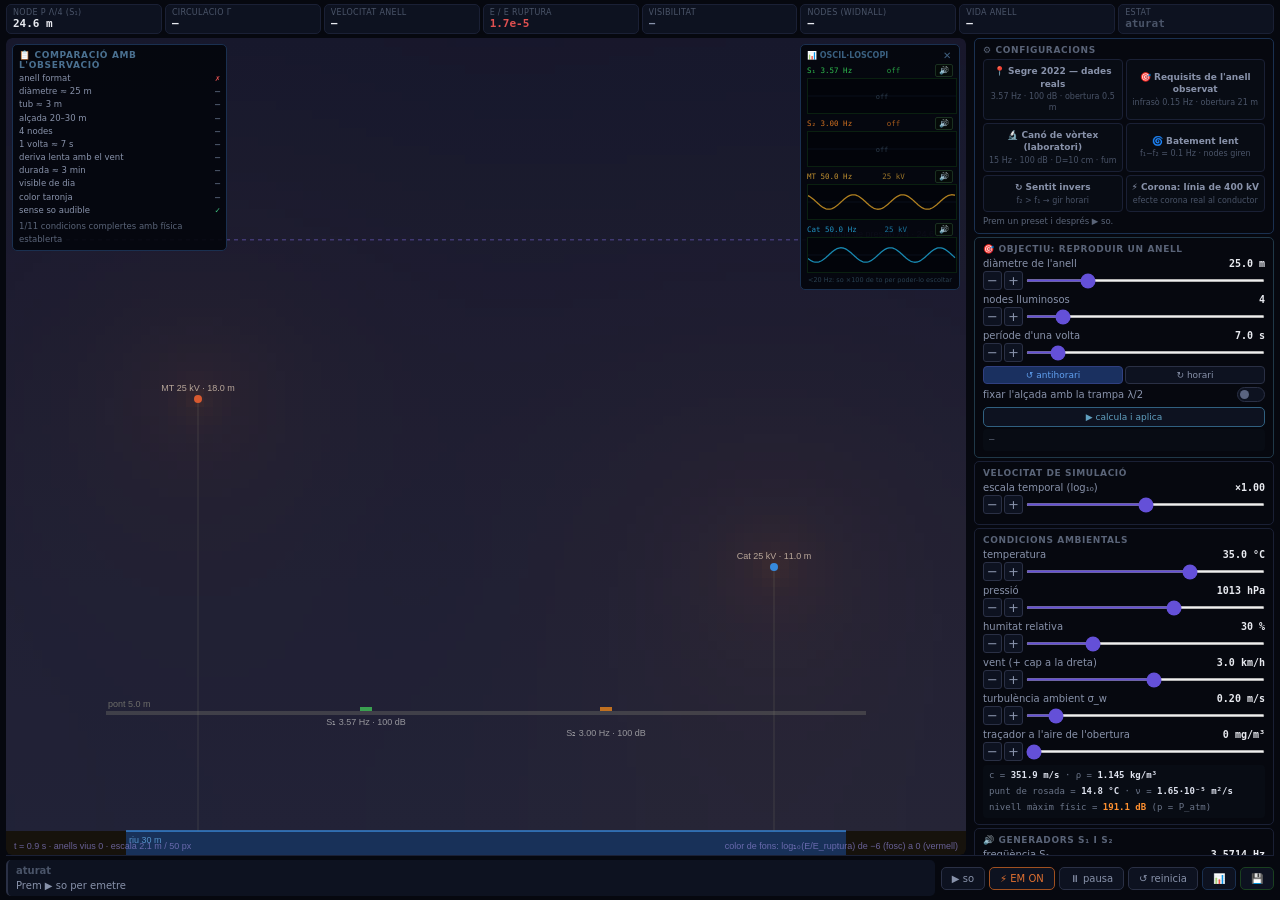
==== simulation/v041/index.html @ 9f822266 "Simulador V041 amb física establerta i correcció d'errors de la V040_59 V041 (simulation/v041/): - N" ====
<!DOCTYPE html>
<html lang="ca">
<head>
<meta charset="UTF-8">
<meta name="viewport" content="width=device-width, initial-scale=1">
<title>Laboratori Toroide V041</title>
<meta name="description" content="Simulador amb física establerta d'un anell de vòrtex generat per so sobre el riu Segre, amb el camp elèctric real de les línies de 25 kV.">
<link rel="stylesheet" href="estil.css">
</head>
<body>

<div class="hdr">
  <div class="hc"><div class="hc-l">node p λ/4 (S₁)</div><div class="hc-v" id="hv-hn">—</div></div>
  <div class="hc"><div class="hc-l">circulació Γ</div><div class="hc-v" id="hv-gam">—</div></div>
  <div class="hc"><div class="hc-l">velocitat anell</div><div class="hc-v" id="hv-u">—</div></div>
  <div class="hc"><div class="hc-l">E / E ruptura</div><div class="hc-v" id="hv-x">—</div></div>
  <div class="hc"><div class="hc-l">visibilitat</div><div class="hc-v" id="hv-vis">—</div></div>
  <div class="hc"><div class="hc-l">nodes (Widnall)</div><div class="hc-v" id="hv-n">—</div></div>
  <div class="hc"><div class="hc-l">vida anell</div><div class="hc-v" id="hv-vida">—</div></div>
  <div class="hc"><div class="hc-l">estat</div><div class="hc-v" id="hv-es">aturat</div></div>
</div>

<div class="mid">
  <div class="cvw">
    <canvas id="cv"></canvas>

    <!-- Comparació amb l'observació del 18-09-2022 -->
    <div class="ov" id="cmp-panel">
      <div class="sec-t" style="color:#4a7090;margin-bottom:2px">📋 comparació amb l'observació</div>
      <div id="cmp-rows"></div>
      <div class="nota" id="cmp-score"></div>
    </div>

    <!-- Oscil·loscopi -->
    <div class="ov" id="osc-panel">
      <div style="display:flex;justify-content:space-between;align-items:center;margin-bottom:3px">
        <span style="font-size:8px;color:#3a6080;font-weight:700">📊 OSCIL·LOSCOPI</span>
        <button class="x" data-act="osc" title="Tanca">✕</button>
      </div>
      <div id="osc-rows"></div>
      <div style="font-size:6.5px;color:#2a4050;text-align:center">&lt;20 Hz: so ×100 de to per poder-lo escoltar</div>
    </div>
  </div>

  <div class="pnl" id="pnl"></div>
</div>

<div class="bot">
  <div class="ph"><span class="pn" id="ph-n" style="color:#4a5468">aturat</span><span id="ph-d">Tria un preset o ajusta els paràmetres i prem ▶ so</span></div>
  <div class="bts">
    <button class="bn" id="b-go" data-act="so">▶ so</button>
    <button class="bn" id="b-em" data-act="em" style="border-color:#a05020;color:#e07030">⚡ EM ON</button>
    <button class="bn pa" id="b-pa" data-act="pausa">⏸ pausa</button>
    <button class="bn" data-act="reinicia">↺ reinicia</button>
    <button class="bn" data-act="osc" style="border-color:#1a3050;color:#3a6080" title="Oscil·loscopi">📊</button>
    <button class="bn" data-act="desa" style="border-color:#1a4020;color:#40a060" title="Configuracions">💾</button>
  </div>
</div>

<div id="savecfg-panel">
  <div style="font-size:10px;color:#6090b0;margin-bottom:8px;font-weight:700">💾 CONFIGURACIONS DESADES</div>
  <select id="cfg-list"></select>
  <div class="bts">
    <button class="bn" data-act="cfg-desa">💾 Desa</button>
    <button class="bn" data-act="cfg-carrega">📂 Carrega</button>
    <button class="bn" data-act="cfg-elimina">🗑 Elimina</button>
    <button class="bn" data-act="desa">✕ Tanca</button>
  </div>
</div>

<script src="fisica.js"></script>
<script src="ui.js"></script>
</body>
</html>
---- simulation/v041/estil.css ----
*{box-sizing:border-box;margin:0;padding:0}
:root{--bg:#06080f;--pn:#0d1220;--bd:#1a2035;--bd2:#2a3045;--tx:#e8eaf0;--mu:#8892aa;--dim:#4a5468;--ok:#40c080;--wa:#e0a030;--ko:#e05050;--ac:#6450d8;--bl:#60a0f0;--or:#ff9030}
html,body{height:100%}
body{font-family:"Segoe UI",system-ui,sans-serif;font-size:12px;color:var(--tx);background:var(--bg);display:flex;flex-direction:column;height:100vh;overflow:hidden;padding:0 6px}
.hdr{display:grid;grid-template-columns:repeat(8,1fr);gap:3px;padding:4px 0;flex-shrink:0}
.hc{background:var(--pn);border-radius:5px;padding:3px 6px;border:.5px solid var(--bd);min-width:0}
.hc-l{font-size:8px;color:var(--dim);text-transform:uppercase;letter-spacing:.04em;white-space:nowrap;overflow:hidden;text-overflow:ellipsis}
.hc-v{font-size:11px;font-weight:700;font-family:monospace;white-space:nowrap;overflow:hidden;text-overflow:ellipsis}
.mid{display:flex;gap:8px;flex:1;min-height:0}
.cvw{flex:1;min-height:0;min-width:0;position:relative;overflow:hidden;border-radius:6px}
canvas#cv{display:block;width:100%;height:100%;background:var(--bg);border-radius:6px}
.pnl{width:300px;flex-shrink:0;overflow-y:auto;display:flex;flex-direction:column;gap:3px;padding-bottom:6px}
.pnl::-webkit-scrollbar{width:3px}.pnl::-webkit-scrollbar-thumb{background:var(--bd);border-radius:2px}
.sec{border:.5px solid var(--bd);border-radius:5px;padding:6px 8px;flex-shrink:0}
.sec-t{font-size:9px;text-transform:uppercase;letter-spacing:.07em;color:#5a6478;margin-bottom:4px;font-weight:700}
.pr{margin-bottom:4px}
.pr-h{display:flex;justify-content:space-between;align-items:center;margin-bottom:2px;gap:4px}
.pr-l{font-size:10px;color:var(--mu)}
.pr-v{font-size:10px;font-weight:700;color:var(--tx);text-align:right;font-family:monospace;white-space:nowrap}
.row{display:flex;align-items:center;gap:3px}
.row input[type=range]{flex:1;height:3px;cursor:pointer;accent-color:var(--ac);min-width:0}
.sp{display:flex;gap:2px}
.sb{width:19px;height:19px;border:.5px solid var(--bd2);border-radius:3px;background:var(--pn);color:var(--mu);font-size:13px;cursor:pointer;display:flex;align-items:center;justify-content:center;user-select:none;font-family:inherit}
.sb:hover{background:var(--bd);color:var(--tx)}.sb:active{background:var(--ac);color:#fff}
.fm{background:#080c14;border-radius:4px;padding:3px 6px;font-size:9px;color:#6a7488;line-height:1.75;margin-top:2px;font-family:monospace;overflow-wrap:anywhere}
.v{color:#e0e4f0;font-weight:700}.o{color:var(--or);font-weight:700}.g{color:var(--ok);font-weight:700}.r{color:var(--ko);font-weight:700}.b{color:var(--bl);font-weight:700}.w{color:var(--wa);font-weight:700}
.nota{font-size:8.5px;color:#5a6478;line-height:1.5;margin-top:3px}
.sg{display:flex;gap:2px;margin-bottom:3px}
.sg-b{flex:1;padding:3px;border:.5px solid var(--bd2);border-radius:4px;background:var(--pn);font-size:9px;cursor:pointer;text-align:center;color:var(--mu)}
.sg-b.on{background:#1a3060;color:var(--bl);border-color:#304080}
.tr{display:flex;justify-content:space-between;align-items:center;margin-bottom:3px}
.tr-l{font-size:10px;color:var(--mu)}
.sw{width:28px;height:15px;background:var(--pn);border-radius:8px;border:.5px solid var(--bd2);cursor:pointer;position:relative;flex-shrink:0}
.sw.on{background:#30c070;border-color:#30c070}
.sw::after{content:'';position:absolute;top:2px;left:2px;width:9px;height:9px;border-radius:50%;background:#5a6480;transition:left .15s}
.sw.on::after{left:15px;background:#fff}
.preset-grid{display:grid;grid-template-columns:1fr 1fr;gap:3px;margin-bottom:3px}
.pb-btn{padding:5px 4px;border:.5px solid var(--bd);border-radius:4px;background:#080c14;color:var(--mu);font-size:9px;cursor:pointer;text-align:center;line-height:1.4;font-family:inherit;width:100%}
.pb-btn:hover{border-color:#4a5480;color:var(--tx);background:var(--pn)}
.pb-btn.active{border-color:#30a060;color:#40e080;background:#0a1a0a}
.pb-t{font-weight:700;font-size:9px;display:block}.pb-d{font-size:8px;color:var(--dim);display:block;margin-top:1px}
.bot{display:flex;align-items:center;gap:6px;padding:4px 0;flex-shrink:0;border-top:.5px solid var(--bd)}
.ph{flex:1;padding:3px 8px;background:var(--pn);border-radius:5px;font-size:10px;color:var(--mu);border-left:2px solid var(--bd2);line-height:1.5;min-width:0}
.ph .pn{display:block;font-weight:700}
.bts{display:flex;gap:4px;flex-shrink:0;flex-wrap:wrap}
.bn{padding:5px 10px;border:.5px solid var(--bd2);border-radius:5px;background:var(--pn);color:var(--mu);font-size:10px;cursor:pointer;white-space:nowrap;font-family:inherit}
.bn:hover{border-color:#4a5480;color:var(--tx)}
.bn.on{background:#0a3020;color:#40e080}
.bn.pa.on{background:#302010;border-color:#a07020;color:#e0a030}
.bn.em-off{border-color:#c03030;color:#ff5050}
.bn.opt{border-color:#306080;color:#60a0c0;font-size:9px;padding:4px 7px}
.ov{position:absolute;background:rgba(4,6,12,.92);border:.5px solid #1a3050;border-radius:5px;padding:5px 6px;z-index:10}
#cmp-panel{top:6px;left:6px;width:215px;pointer-events:none}
#cmp-panel .cr{display:flex;justify-content:space-between;gap:4px;font-size:8.5px;line-height:1.55;color:var(--mu)}
#cmp-panel .cr b{font-family:monospace;font-weight:700;white-space:nowrap}
#osc-panel{top:6px;right:6px;width:160px}
.osc-h{display:flex;justify-content:space-between;align-items:center;margin-bottom:1px;font-family:monospace;font-size:7.5px}
.osc-h button{font-size:8px;background:#050a08;border:.5px solid #1a3020;border-radius:2px;color:#609060;padding:1px 3px;cursor:pointer}
.osc-c{display:block;background:#02060a;border:.5px solid #0a2010;margin-bottom:3px}
.x{background:none;border:none;color:#406080;font-size:10px;cursor:pointer;padding:0 2px}
#savecfg-panel{display:none;position:fixed;top:50%;left:50%;transform:translate(-50%,-50%);background:#0a0e1a;border:1px solid #2a4060;border-radius:6px;padding:12px 16px;z-index:100;min-width:260px}
#savecfg-panel select{width:100%;background:#050810;color:#a0b8d0;border:1px solid #2a4060;border-radius:3px;padding:3px;font-size:9px;margin-bottom:6px}
#savecfg-panel .bts button{flex:1}
@media (max-width:900px){
  body{overflow:auto;height:auto;padding:0 16px}
  .hdr{grid-template-columns:repeat(4,1fr)}
  .mid{flex-direction:column}
  .cvw{height:auto;flex:none;overflow:visible}
  canvas#cv{height:55vh}
  .pnl{width:100%;overflow:visible}
  #cmp-panel{position:static;width:auto;margin-top:6px}
  #osc-panel{display:none}
}
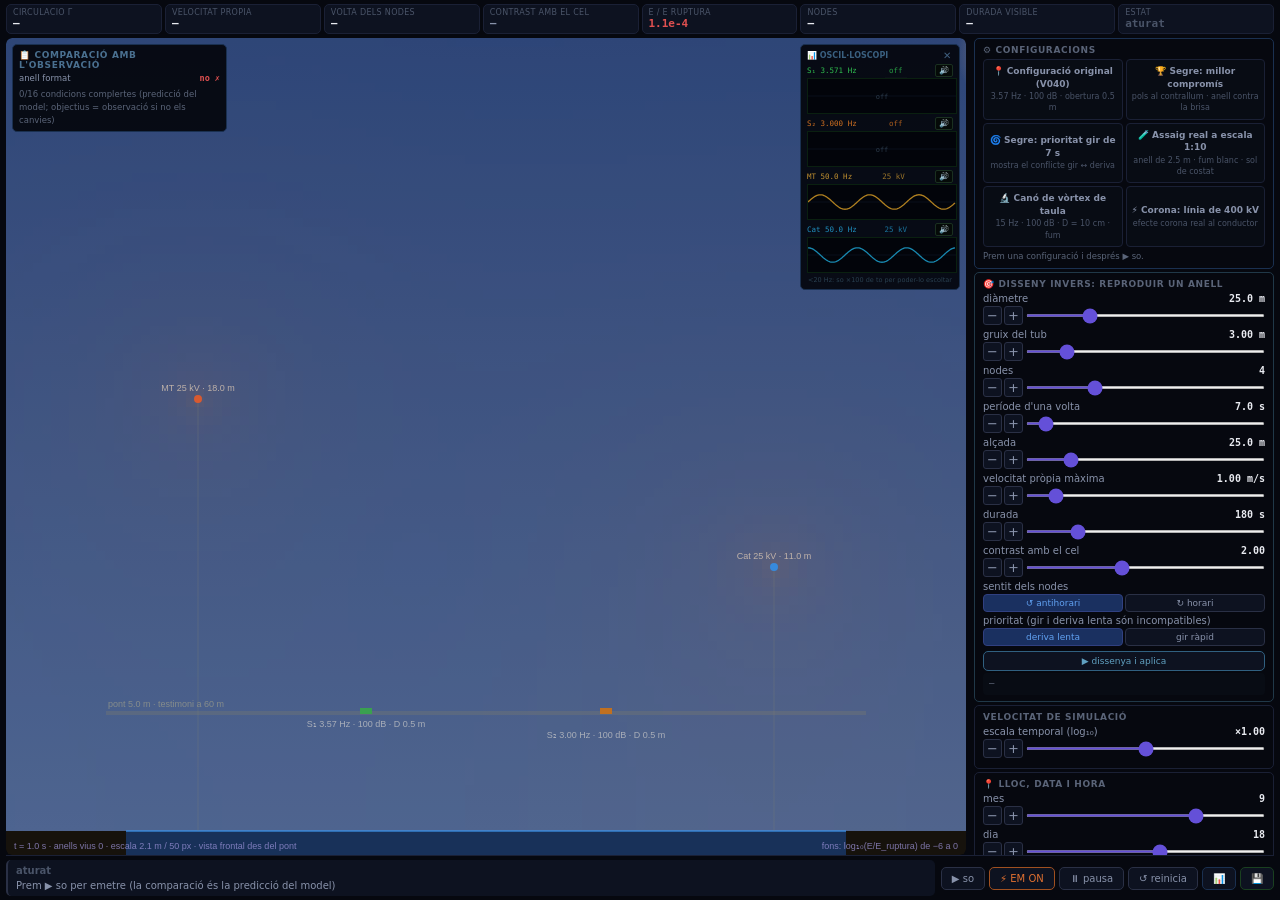
==== commit 748dee42: "Simulador V042: paràmetres nous, models millorats i configuracions basades en l'observació Física (f" ====
--- a/simulation/v041/index.html
+++ b/simulation/v041/index.html
@@ -3,20 +3,20 @@
 <head>
 <meta charset="UTF-8">
 <meta name="viewport" content="width=device-width, initial-scale=1">
-<title>Laboratori Toroide V041</title>
-<meta name="description" content="Simulador amb física establerta d'un anell de vòrtex generat per so sobre el riu Segre, amb el camp elèctric real de les línies de 25 kV.">
+<title>Laboratori Toroide V042</title>
+<meta name="description" content="Simulador amb física establerta d'un anell de vòrtex generat per so sobre el riu Segre: formació, evolució turbulenta, gir dels nodes, òptica solar i camp elèctric de les línies.">
 <link rel="stylesheet" href="estil.css">
 </head>
 <body>
 
 <div class="hdr">
-  <div class="hc"><div class="hc-l">node p λ/4 (S₁)</div><div class="hc-v" id="hv-hn">—</div></div>
   <div class="hc"><div class="hc-l">circulació Γ</div><div class="hc-v" id="hv-gam">—</div></div>
-  <div class="hc"><div class="hc-l">velocitat anell</div><div class="hc-v" id="hv-u">—</div></div>
+  <div class="hc"><div class="hc-l">velocitat pròpia</div><div class="hc-v" id="hv-u">—</div></div>
+  <div class="hc"><div class="hc-l">volta dels nodes</div><div class="hc-v" id="hv-rot">—</div></div>
+  <div class="hc"><div class="hc-l">contrast amb el cel</div><div class="hc-v" id="hv-c">—</div></div>
   <div class="hc"><div class="hc-l">E / E ruptura</div><div class="hc-v" id="hv-x">—</div></div>
-  <div class="hc"><div class="hc-l">visibilitat</div><div class="hc-v" id="hv-vis">—</div></div>
-  <div class="hc"><div class="hc-l">nodes (Widnall)</div><div class="hc-v" id="hv-n">—</div></div>
-  <div class="hc"><div class="hc-l">vida anell</div><div class="hc-v" id="hv-vida">—</div></div>
+  <div class="hc"><div class="hc-l">nodes</div><div class="hc-v" id="hv-n">—</div></div>
+  <div class="hc"><div class="hc-l">durada visible</div><div class="hc-v" id="hv-vida">—</div></div>
   <div class="hc"><div class="hc-l">estat</div><div class="hc-v" id="hv-es">aturat</div></div>
 </div>
 
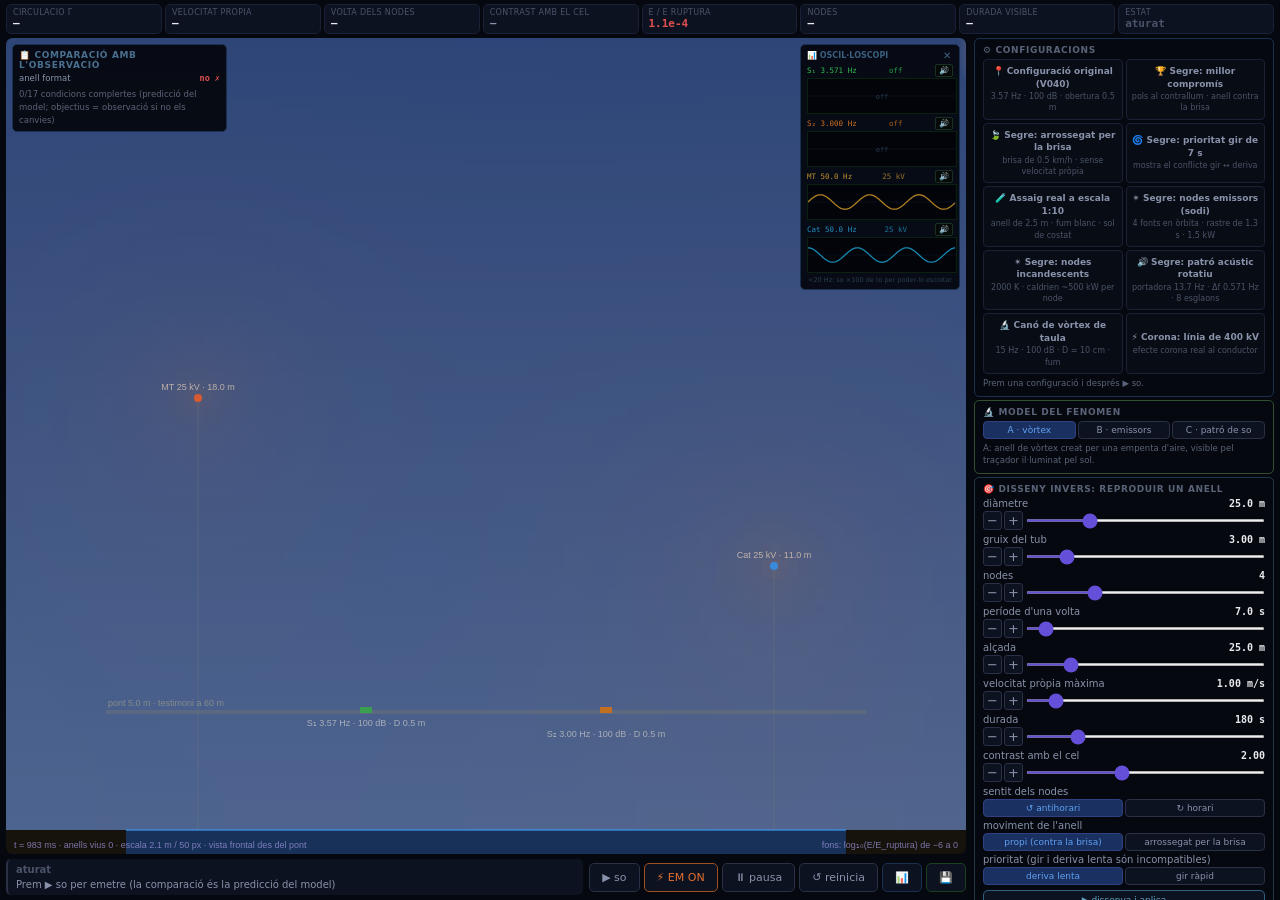
==== commit a5be40d2: "Simulador: botons sota la simulació i panell segons el model actiu - Els botons de funcionament (so," ====
--- a/simulation/v041/index.html
+++ b/simulation/v041/index.html
@@ -21,15 +21,9 @@
 </div>
 
 <div class="mid">
+ <div class="col">
   <div class="cvw">
     <canvas id="cv"></canvas>
-
-    <!-- Comparació amb l'observació del 18-09-2022 -->
-    <div class="ov" id="cmp-panel">
-      <div class="sec-t" style="color:#4a7090;margin-bottom:2px">📋 comparació amb l'observació</div>
-      <div id="cmp-rows"></div>
-      <div class="nota" id="cmp-score"></div>
-    </div>
 
     <!-- Oscil·loscopi -->
     <div class="ov" id="osc-panel">
@@ -42,19 +36,29 @@
     </div>
   </div>
 
+  <!-- Botons de funcionament: sota la simulació i per sobre dels paràmetres -->
+  <div class="bot">
+    <div class="ph"><span class="pn" id="ph-n" style="color:#4a5468">aturat</span><span id="ph-d">Tria un preset o ajusta els paràmetres i prem ▶ so</span></div>
+    <div class="bts">
+      <button class="bn" id="b-go" data-act="so">▶ so</button>
+      <button class="bn" id="b-em" data-act="em" style="border-color:#a05020;color:#e07030">⚡ EM ON</button>
+      <button class="bn pa" id="b-pa" data-act="pausa">⏸ pausa</button>
+      <button class="bn" data-act="reinicia">↺ reinicia</button>
+      <button class="bn" data-act="osc" style="border-color:#1a3050;color:#3a6080" title="Oscil·loscopi">📊</button>
+      <button class="bn" data-act="desa" style="border-color:#1a4020;color:#40a060" title="Configuracions">💾</button>
+    </div>
+  </div>
+
+  <!-- Comparació amb l'observació del 18-09-2022 -->
+  <div class="ov" id="cmp-panel">
+    <div class="sec-t" style="color:#4a7090;margin-bottom:2px">📋 comparació amb l'observació</div>
+    <div id="cmp-rows"></div>
+    <div class="nota" id="cmp-score"></div>
+  </div>
+
+ </div>
+
   <div class="pnl" id="pnl"></div>
-</div>
-
-<div class="bot">
-  <div class="ph"><span class="pn" id="ph-n" style="color:#4a5468">aturat</span><span id="ph-d">Tria un preset o ajusta els paràmetres i prem ▶ so</span></div>
-  <div class="bts">
-    <button class="bn" id="b-go" data-act="so">▶ so</button>
-    <button class="bn" id="b-em" data-act="em" style="border-color:#a05020;color:#e07030">⚡ EM ON</button>
-    <button class="bn pa" id="b-pa" data-act="pausa">⏸ pausa</button>
-    <button class="bn" data-act="reinicia">↺ reinicia</button>
-    <button class="bn" data-act="osc" style="border-color:#1a3050;color:#3a6080" title="Oscil·loscopi">📊</button>
-    <button class="bn" data-act="desa" style="border-color:#1a4020;color:#40a060" title="Configuracions">💾</button>
-  </div>
 </div>
 
 <div id="savecfg-panel">
--- a/simulation/v041/estil.css
+++ b/simulation/v041/estil.css
@@ -7,6 +7,7 @@
 .hc-l{font-size:8px;color:var(--dim);text-transform:uppercase;letter-spacing:.04em;white-space:nowrap;overflow:hidden;text-overflow:ellipsis}
 .hc-v{font-size:11px;font-weight:700;font-family:monospace;white-space:nowrap;overflow:hidden;text-overflow:ellipsis}
 .mid{display:flex;gap:8px;flex:1;min-height:0}
+.col{flex:1;min-width:0;min-height:0;display:flex;flex-direction:column;position:relative}
 .cvw{flex:1;min-height:0;min-width:0;position:relative;overflow:hidden;border-radius:6px}
 canvas#cv{display:block;width:100%;height:100%;background:var(--bg);border-radius:6px}
 .pnl{width:300px;flex-shrink:0;overflow-y:auto;display:flex;flex-direction:column;gap:3px;padding-bottom:6px}
@@ -39,7 +40,8 @@
 .pb-btn:hover{border-color:#4a5480;color:var(--tx);background:var(--pn)}
 .pb-btn.active{border-color:#30a060;color:#40e080;background:#0a1a0a}
 .pb-t{font-weight:700;font-size:9px;display:block}.pb-d{font-size:8px;color:var(--dim);display:block;margin-top:1px}
-.bot{display:flex;align-items:center;gap:6px;padding:4px 0;flex-shrink:0;border-top:.5px solid var(--bd)}
+.bot{display:flex;align-items:center;gap:6px;padding:5px 0;flex-shrink:0}
+.bot .bn{padding:7px 12px;font-size:11px}
 .ph{flex:1;padding:3px 8px;background:var(--pn);border-radius:5px;font-size:10px;color:var(--mu);border-left:2px solid var(--bd2);line-height:1.5;min-width:0}
 .ph .pn{display:block;font-weight:700}
 .bts{display:flex;gap:4px;flex-shrink:0;flex-wrap:wrap}
@@ -65,9 +67,13 @@
   body{overflow:auto;height:auto;padding:0 16px}
   .hdr{grid-template-columns:repeat(4,1fr)}
   .mid{flex-direction:column}
+  .col{flex:none}
   .cvw{height:auto;flex:none;overflow:visible}
   canvas#cv{height:55vh}
   .pnl{width:100%;overflow:visible}
-  #cmp-panel{position:static;width:auto;margin-top:6px}
+  #cmp-panel{position:static;width:auto;margin-top:2px}
+  .bot{flex-direction:column;align-items:stretch}
+  .bts{justify-content:space-between}
+  .bot .bn{flex:1;padding:9px 4px}
   #osc-panel{display:none}
 }
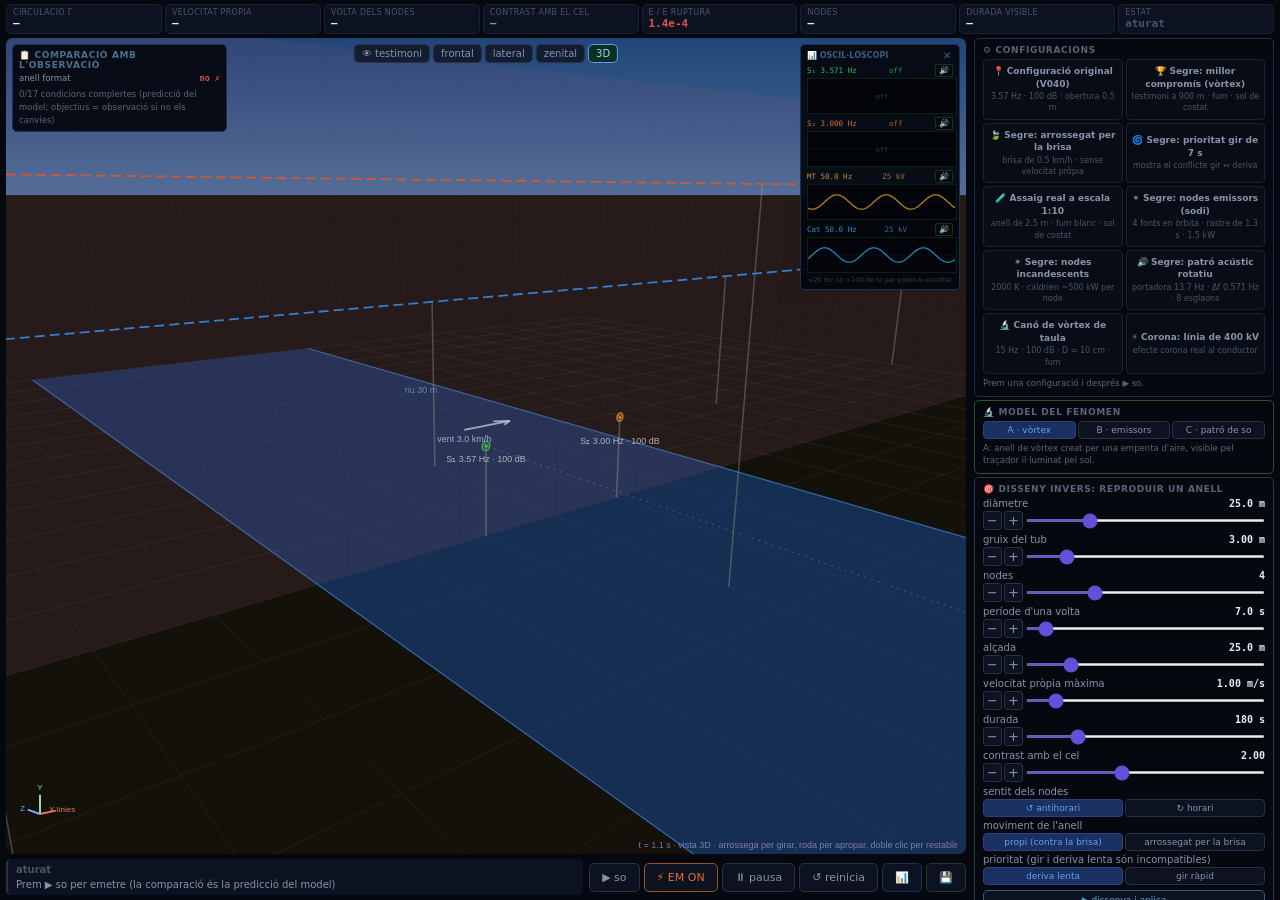
==== commit 180e51b5: "Simulador V042: escena 3D en perspectiva amb càmera orbital - Nou renderitzador 3D: cel, sol, terra," ====
--- a/simulation/v041/index.html
+++ b/simulation/v041/index.html
@@ -24,6 +24,15 @@
  <div class="col">
   <div class="cvw">
     <canvas id="cv"></canvas>
+
+    <!-- Vistes de càmera: arrossega per girar, roda/pessic per apropar, doble clic per tornar -->
+    <div class="vistes" title="Arrossega per girar · roda o pessic per apropar · doble clic per tornar a la vista">
+      <button class="bn vt" data-vista="testimoni">👁 testimoni</button>
+      <button class="bn vt" data-vista="frontal">frontal</button>
+      <button class="bn vt" data-vista="lateral">lateral</button>
+      <button class="bn vt" data-vista="zenital">zenital</button>
+      <button class="bn vt on" data-vista="persp">3D</button>
+    </div>
 
     <!-- Oscil·loscopi -->
     <div class="ov" id="osc-panel">
--- a/simulation/v041/estil.css
+++ b/simulation/v041/estil.css
@@ -9,7 +9,11 @@
 .mid{display:flex;gap:8px;flex:1;min-height:0}
 .col{flex:1;min-width:0;min-height:0;display:flex;flex-direction:column;position:relative}
 .cvw{flex:1;min-height:0;min-width:0;position:relative;overflow:hidden;border-radius:6px}
-canvas#cv{display:block;width:100%;height:100%;background:var(--bg);border-radius:6px}
+canvas#cv{display:block;width:100%;height:100%;background:var(--bg);border-radius:6px;touch-action:none;cursor:grab}
+canvas#cv:active{cursor:grabbing}
+.vistes{position:absolute;top:6px;left:50%;transform:translateX(-50%);display:flex;gap:3px;flex-wrap:wrap;z-index:2;justify-content:center;max-width:calc(100% - 12px)}
+.vistes .vt{font-size:10px;padding:3px 7px;background:rgba(13,18,32,.8)}
+.vistes .vt.on{border-color:#60a0f0;color:#a8d0ff}
 .pnl{width:300px;flex-shrink:0;overflow-y:auto;display:flex;flex-direction:column;gap:3px;padding-bottom:6px}
 .pnl::-webkit-scrollbar{width:3px}.pnl::-webkit-scrollbar-thumb{background:var(--bd);border-radius:2px}
 .sec{border:.5px solid var(--bd);border-radius:5px;padding:6px 8px;flex-shrink:0}
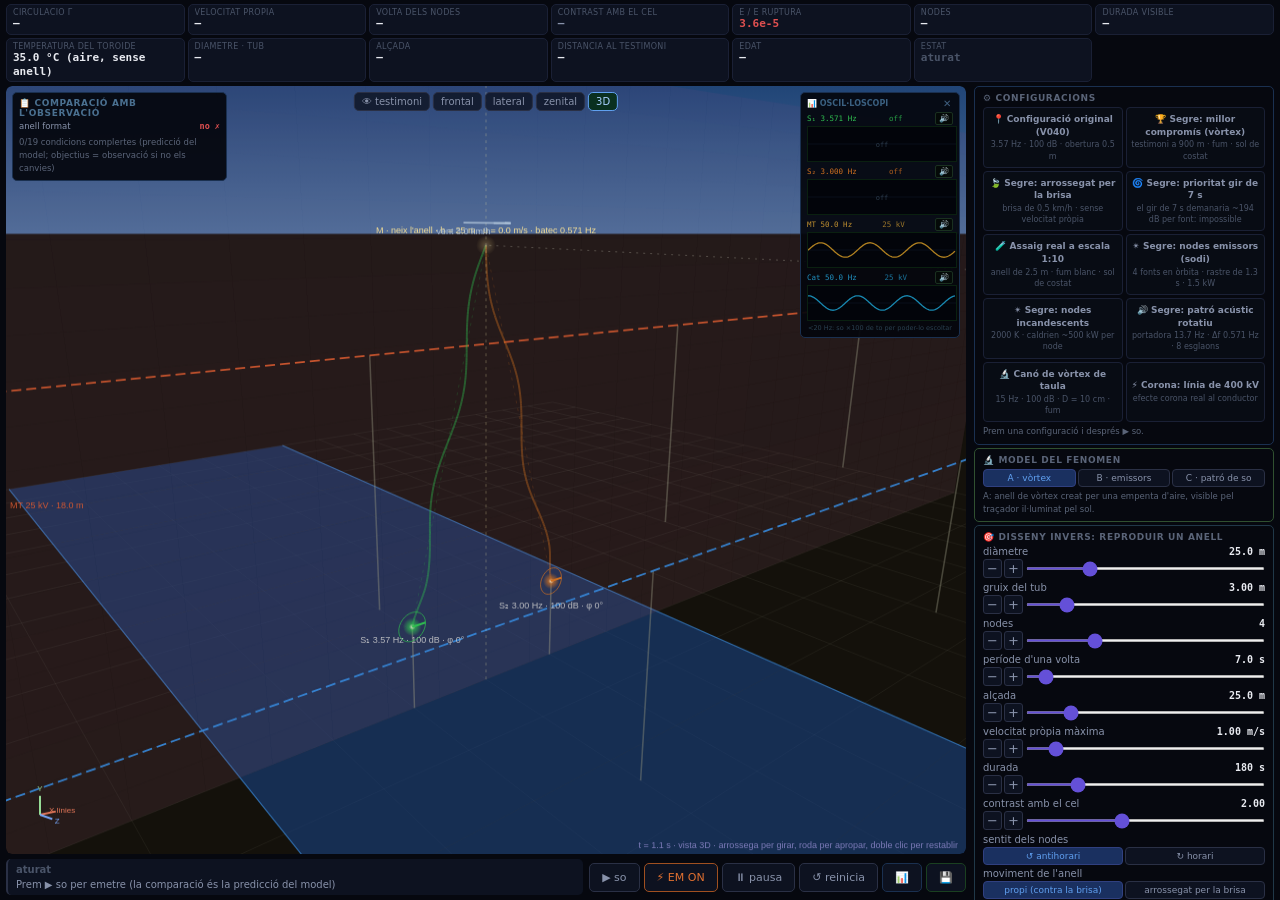
==== commit 5883dc73: "Capçalera: temperatura del toroide, mida, alçada, distància i edat - Noves caselles: temperatura del" ====
--- a/simulation/v041/index.html
+++ b/simulation/v041/index.html
@@ -17,6 +17,11 @@
   <div class="hc"><div class="hc-l">E / E ruptura</div><div class="hc-v" id="hv-x">—</div></div>
   <div class="hc"><div class="hc-l">nodes</div><div class="hc-v" id="hv-n">—</div></div>
   <div class="hc"><div class="hc-l">durada visible</div><div class="hc-v" id="hv-vida">—</div></div>
+  <div class="hc"><div class="hc-l">temperatura del toroide</div><div class="hc-v" id="hv-temp">—</div></div>
+  <div class="hc"><div class="hc-l">diàmetre · tub</div><div class="hc-v" id="hv-dim">—</div></div>
+  <div class="hc"><div class="hc-l">alçada</div><div class="hc-v" id="hv-h">—</div></div>
+  <div class="hc"><div class="hc-l">distància al testimoni</div><div class="hc-v" id="hv-dist">—</div></div>
+  <div class="hc"><div class="hc-l">edat</div><div class="hc-v" id="hv-edat">—</div></div>
   <div class="hc"><div class="hc-l">estat</div><div class="hc-v" id="hv-es">aturat</div></div>
 </div>
 
--- a/simulation/v041/estil.css
+++ b/simulation/v041/estil.css
@@ -2,10 +2,10 @@
 :root{--bg:#06080f;--pn:#0d1220;--bd:#1a2035;--bd2:#2a3045;--tx:#e8eaf0;--mu:#8892aa;--dim:#4a5468;--ok:#40c080;--wa:#e0a030;--ko:#e05050;--ac:#6450d8;--bl:#60a0f0;--or:#ff9030}
 html,body{height:100%}
 body{font-family:"Segoe UI",system-ui,sans-serif;font-size:12px;color:var(--tx);background:var(--bg);display:flex;flex-direction:column;height:100vh;overflow:hidden;padding:0 6px}
-.hdr{display:grid;grid-template-columns:repeat(8,1fr);gap:3px;padding:4px 0;flex-shrink:0}
+.hdr{display:grid;grid-template-columns:repeat(auto-fill,minmax(172px,1fr));gap:3px;padding:4px 0;flex-shrink:0}
 .hc{background:var(--pn);border-radius:5px;padding:3px 6px;border:.5px solid var(--bd);min-width:0}
 .hc-l{font-size:8px;color:var(--dim);text-transform:uppercase;letter-spacing:.04em;white-space:nowrap;overflow:hidden;text-overflow:ellipsis}
-.hc-v{font-size:11px;font-weight:700;font-family:monospace;white-space:nowrap;overflow:hidden;text-overflow:ellipsis}
+.hc-v{font-size:11px;font-weight:700;font-family:monospace;overflow-wrap:anywhere;line-height:1.25}
 .mid{display:flex;gap:8px;flex:1;min-height:0}
 .col{flex:1;min-width:0;min-height:0;display:flex;flex-direction:column;position:relative}
 .cvw{flex:1;min-height:0;min-width:0;position:relative;overflow:hidden;border-radius:6px}
@@ -69,7 +69,7 @@
 #savecfg-panel .bts button{flex:1}
 @media (max-width:900px){
   body{overflow:auto;height:auto;padding:0 16px}
-  .hdr{grid-template-columns:repeat(4,1fr)}
+  .hdr{grid-template-columns:repeat(auto-fill,minmax(105px,1fr))}
   .mid{flex-direction:column}
   .col{flex:none}
   .cvw{height:auto;flex:none;overflow:visible}
